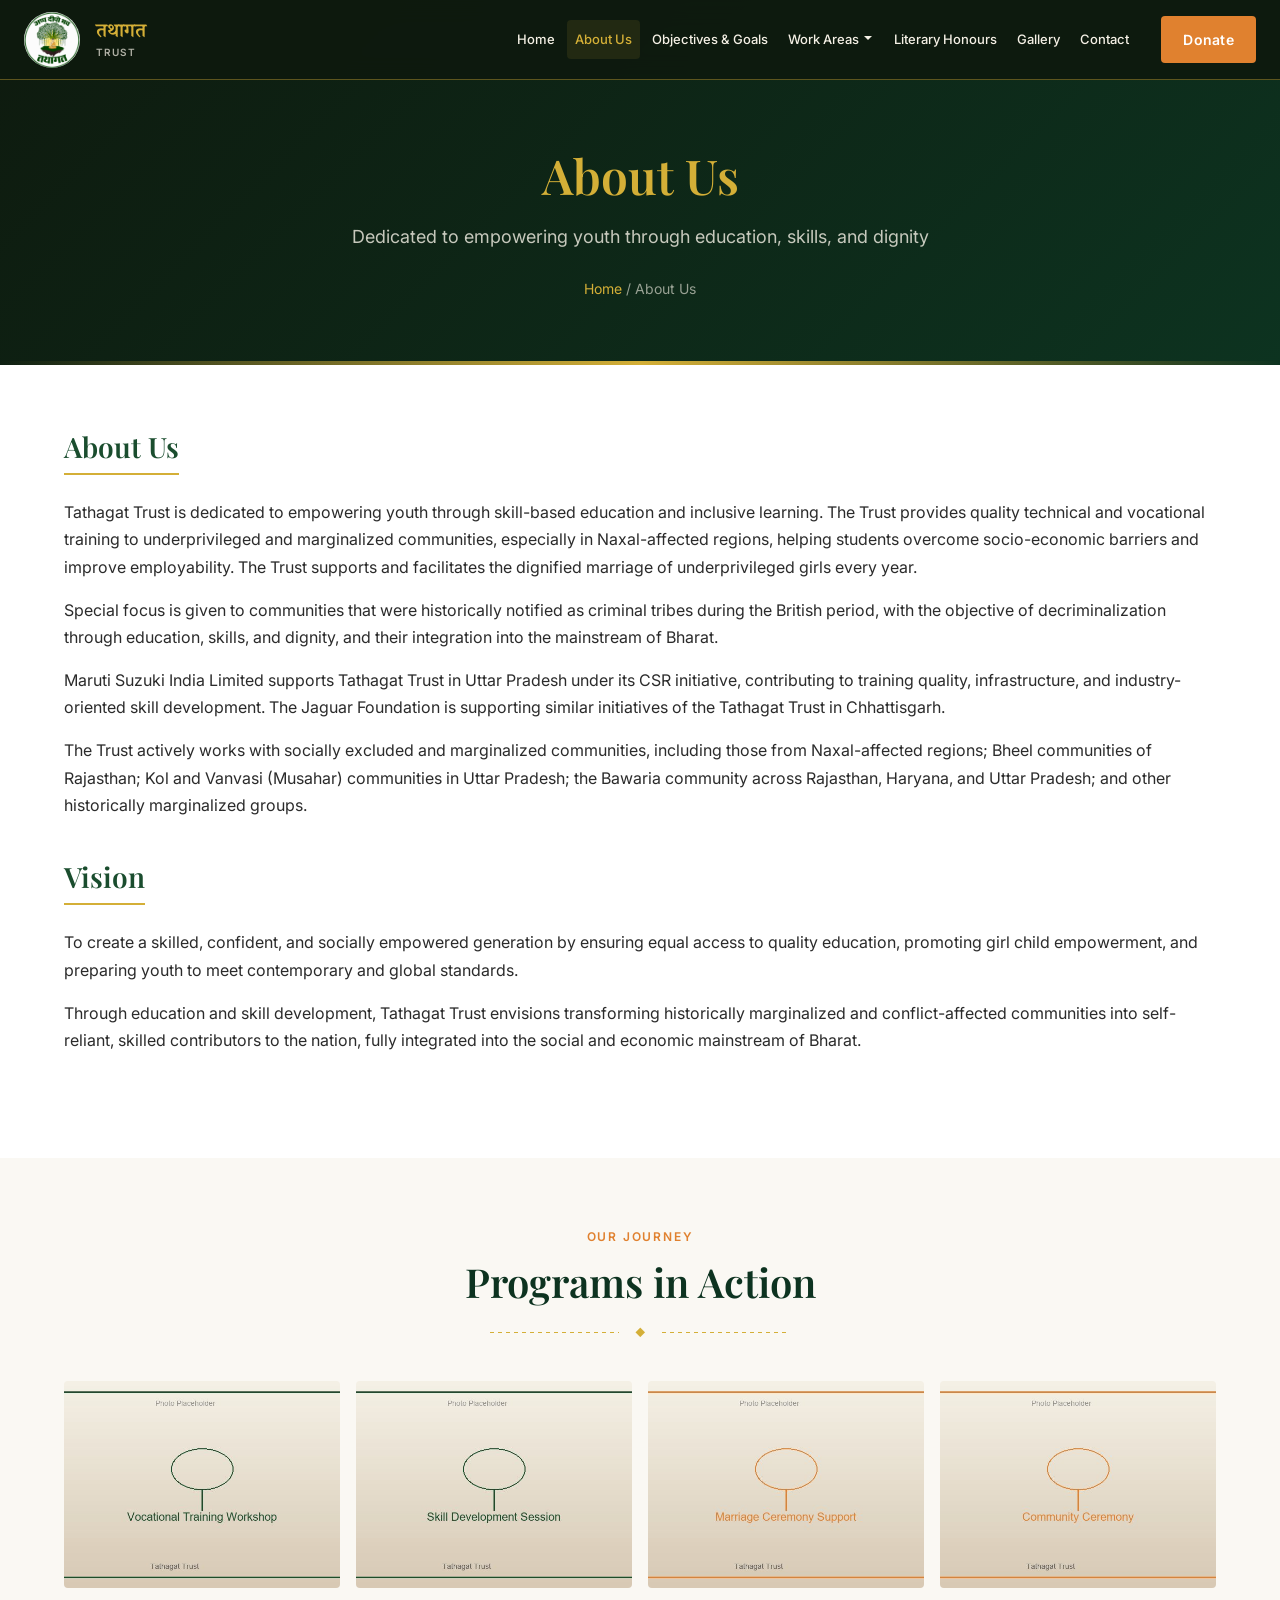
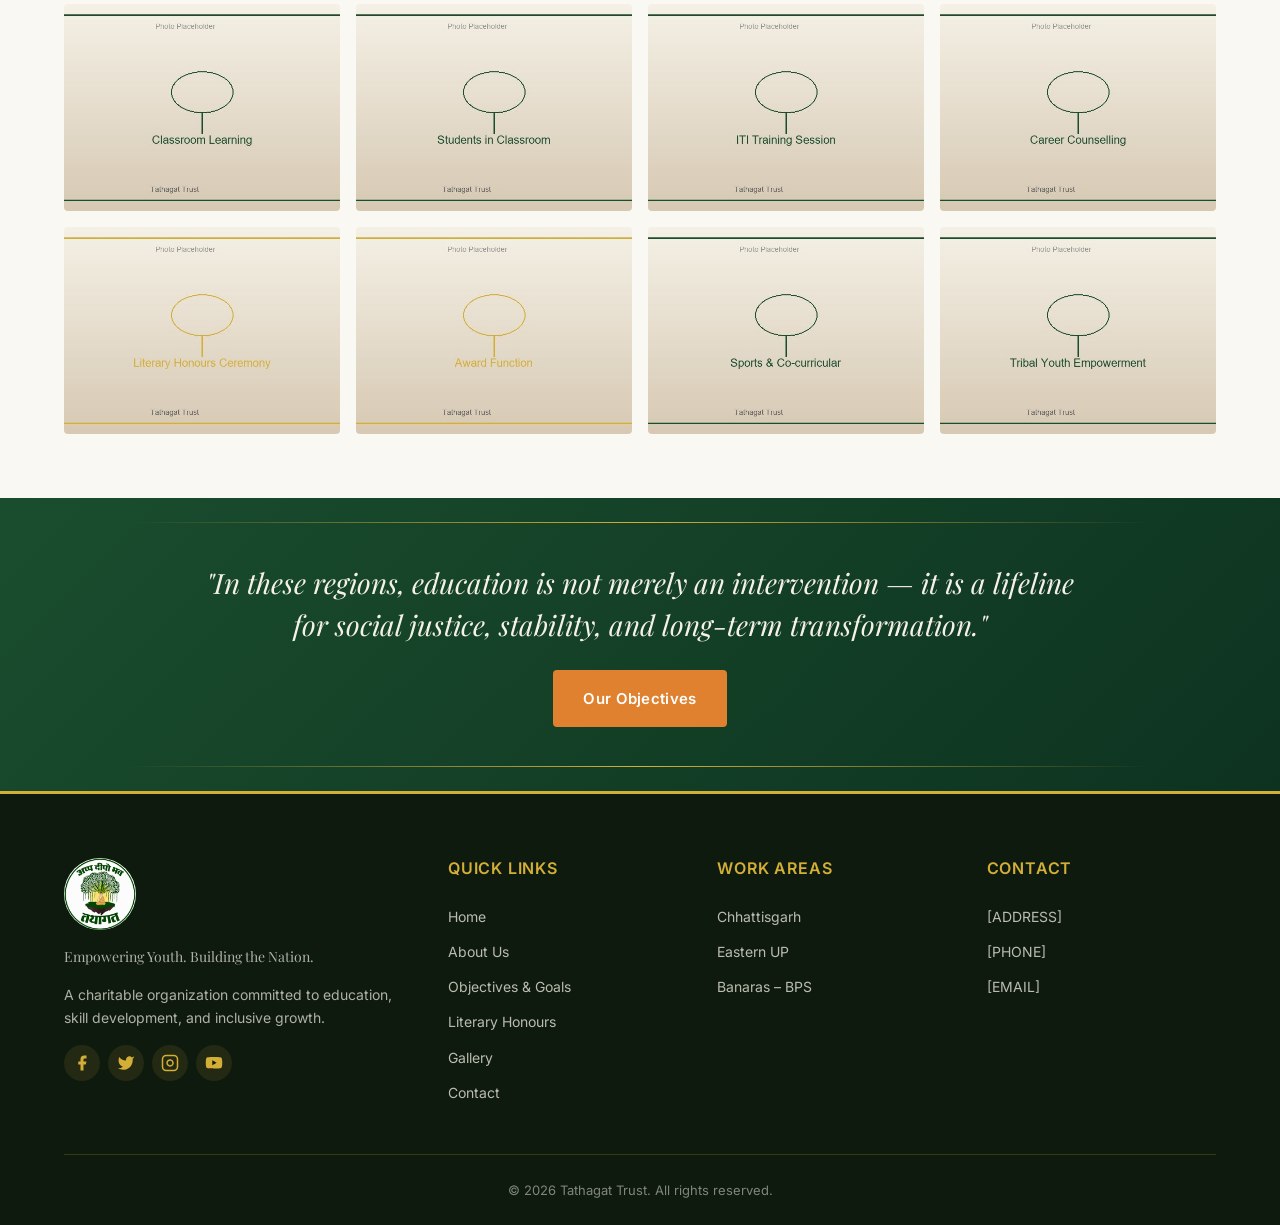
==== about.html @ 168faa88 "file added" ====
<!DOCTYPE html>
<html lang="en">
<head>
  <meta charset="UTF-8">
  <meta name="viewport" content="width=device-width, initial-scale=1.0">
  <title>About Us — Tathagat Trust</title>
  <meta name="description" content="Learn about Tathagat Trust's mission to empower youth through skill-based education in naxal-affected regions across India.">
  <meta property="og:title" content="About Us — Tathagat Trust">
  <meta property="og:description" content="Empowering youth through skill-based education and inclusive learning for marginalized communities.">
  <meta property="og:type" content="website">
  <meta property="og:image" content="assets/logo/tathagat-logo.png">
  <link rel="icon" type="image/png" href="assets/logo/tathagat-logo.png">
  <link rel="preconnect" href="https://fonts.googleapis.com">
  <link rel="preconnect" href="https://fonts.gstatic.com" crossorigin>
  <link href="https://fonts.googleapis.com/css2?family=Inter:wght@400;500;600;700&family=Noto+Sans+Devanagari:wght@400;600&family=Noto+Serif+Devanagari:wght@400;600;700&family=Playfair+Display:ital,wght@0,400;0,600;0,700;1,400&display=swap" rel="stylesheet">
  <link rel="stylesheet" href="css/style.css">
</head>
<body>

  <header class="site-header" role="banner">
    <div class="container">
      <a href="index.html" class="site-logo" aria-label="Tathagat Trust Home">
        <img src="assets/logo/tathagat-logo.png" alt="Tathagat Trust logo" width="52" height="52">
        <span class="site-logo__text hindi">तथागत<small>Trust</small></span>
      </a>
      <button class="nav-toggle" aria-label="Toggle navigation menu" aria-expanded="false" aria-controls="main-nav">
        <span></span><span></span><span></span>
      </button>
      <nav class="main-nav" id="main-nav" role="navigation" aria-label="Main navigation">
        <ul class="nav-list">
          <li><a href="index.html">Home</a></li>
          <li><a href="about.html" class="active">About Us</a></li>
          <li><a href="objectives.html">Objectives &amp; Goals</a></li>
          <li class="nav-dropdown">
            <a href="#" class="nav-dropdown__toggle" aria-haspopup="true">Work Areas
              <svg viewBox="0 0 12 12" fill="currentColor" aria-hidden="true"><path d="M2 4l4 4 4-4"/></svg>
            </a>
            <ul class="nav-dropdown__menu" role="menu">
              <li><a href="work-areas/chhattisgarh.html" role="menuitem">Chhattisgarh</a></li>
              <li><a href="work-areas/eastern-up.html" role="menuitem">Eastern UP</a></li>
              <li><a href="work-areas/banaras-bps.html" role="menuitem">Banaras – BPS</a></li>
            </ul>
          </li>
          <li><a href="literary-honours.html">Literary Honours</a></li>
          <li><a href="gallery.html">Gallery</a></li>
          <li><a href="contact.html">Contact</a></li>
        </ul>
        <a href="contact.html" class="btn btn--donate" data-donate>Donate</a>
      </nav>
    </div>
  </header>

  <main>
    <section class="page-hero">
      <div class="container">
        <h1>About Us</h1>
        <p>Dedicated to empowering youth through education, skills, and dignity</p>
        <nav class="page-hero__breadcrumb" aria-label="Breadcrumb">
          <a href="index.html">Home</a> / About Us
        </nav>
      </div>
    </section>

    <section class="section section--white">
      <div class="container">
        <div class="content-block reveal">
          <h2>About Us</h2>
          <p>Tathagat Trust is dedicated to empowering youth through skill-based education and inclusive learning. The Trust provides quality technical and vocational training to underprivileged and marginalized communities, especially in Naxal-affected regions, helping students overcome socio-economic barriers and improve employability. The Trust supports and facilitates the dignified marriage of underprivileged girls every year.</p>
          <p>Special focus is given to communities that were historically notified as criminal tribes during the British period, with the objective of decriminalization through education, skills, and dignity, and their integration into the mainstream of Bharat.</p>
          <p>Maruti Suzuki India Limited supports Tathagat Trust in Uttar Pradesh under its CSR initiative, contributing to training quality, infrastructure, and industry-oriented skill development. The Jaguar Foundation is supporting similar initiatives of the Tathagat Trust in Chhattisgarh.</p>
          <p>The Trust actively works with socially excluded and marginalized communities, including those from Naxal-affected regions; Bheel communities of Rajasthan; Kol and Vanvasi (Musahar) communities in Uttar Pradesh; the Bawaria community across Rajasthan, Haryana, and Uttar Pradesh; and other historically marginalized groups.</p>
        </div>

        <div class="content-block reveal">
          <h2>Vision</h2>
          <p>To create a skilled, confident, and socially empowered generation by ensuring equal access to quality education, promoting girl child empowerment, and preparing youth to meet contemporary and global standards.</p>
          <p>Through education and skill development, Tathagat Trust envisions transforming historically marginalized and conflict-affected communities into self-reliant, skilled contributors to the nation, fully integrated into the social and economic mainstream of Bharat.</p>
        </div>
      </div>
    </section>

    <!-- Photo Gallery Grid -->
    <section class="section section--light" aria-labelledby="about-gallery-title">
      <div class="container">
        <div class="section-header reveal">
          <span class="section-header__tag">Our Journey</span>
          <h2 id="about-gallery-title" class="section-header__title">Programs in Action</h2>
          <div class="section-header__divider"><span>◆</span></div>
        </div>
        <!-- TODO: Replace with actual brochure collage photos -->
        <div class="gallery-grid reveal">
          <div class="gallery-item"><img src="assets/images/workshop-1.jpg" alt="Vocational training workshop, Tathagat Trust" loading="lazy"></div>
          <div class="gallery-item"><img src="assets/images/workshop-2.jpg" alt="Skill development session for tribal youth" loading="lazy"></div>
          <div class="gallery-item"><img src="assets/images/ceremony-1.jpg" alt="Dignified marriage ceremony supported by the Trust" loading="lazy"></div>
          <div class="gallery-item"><img src="assets/images/ceremony-2.jpg" alt="Community ceremony event" loading="lazy"></div>
          <div class="gallery-item"><img src="assets/images/classroom-1.jpg" alt="Students learning in Tathagat Trust classroom" loading="lazy"></div>
          <div class="gallery-item"><img src="assets/images/classroom-2.jpg" alt="Inclusive classroom education program" loading="lazy"></div>
          <div class="gallery-item"><img src="assets/images/training-1.jpg" alt="ITI vocational training session, Chhattisgarh" loading="lazy"></div>
          <div class="gallery-item"><img src="assets/images/training-2.jpg" alt="Career counselling for Gond Adivasi youth" loading="lazy"></div>
          <div class="gallery-item"><img src="assets/images/award-1.jpg" alt="Literary honours award function" loading="lazy"></div>
          <div class="gallery-item"><img src="assets/images/award-2.jpg" alt="Tathagat Samman presentation ceremony" loading="lazy"></div>
          <div class="gallery-item"><img src="assets/images/sports-1.jpg" alt="Sports and holistic development activities" loading="lazy"></div>
          <div class="gallery-item"><img src="assets/images/community-2.jpg" alt="Tribal youth empowerment program" loading="lazy"></div>
        </div>
      </div>
    </section>

    <section class="cta-banner">
      <div class="container">
        <p class="reveal">"In these regions, education is not merely an intervention — it is a lifeline for social justice, stability, and long-term transformation."</p>
        <a href="objectives.html" class="btn btn--primary reveal">Our Objectives</a>
      </div>
    </section>
  </main>

  <footer class="site-footer" role="contentinfo">
    <div class="container">
      <div class="footer-grid">
        <div class="footer-brand">
          <img src="assets/logo/tathagat-logo.png" alt="Tathagat Trust" width="64" height="64">
          <p class="footer-brand__tagline">Empowering Youth. Building the Nation.</p>
          <p>A charitable organization committed to education, skill development, and inclusive growth.</p>
          <div class="footer-social">
            <a href="#" aria-label="Facebook"><svg width="18" height="18" viewBox="0 0 24 24" fill="currentColor"><path d="M18 2h-3a5 5 0 00-5 5v3H7v4h3v8h4v-8h3l1-4h-4V7a1 1 0 011-1h3z"/></svg></a>
            <a href="#" aria-label="Twitter"><svg width="18" height="18" viewBox="0 0 24 24" fill="currentColor"><path d="M23 3a10.9 10.9 0 01-3.14 1.53 4.48 4.48 0 00-7.86 3v1A10.66 10.66 0 013 4s-4 9 5 13a11.64 11.64 0 01-7 2c9 5 20 0 20-11.5a4.5 4.5 0 00-.08-.83A7.72 7.72 0 0023 3z"/></svg></a>
            <a href="#" aria-label="Instagram"><svg width="18" height="18" viewBox="0 0 24 24" fill="none" stroke="currentColor" stroke-width="2"><rect x="2" y="2" width="20" height="20" rx="5"/><path d="M16 11.37A4 4 0 1112.63 8 4 4 0 0116 11.37z"/><line x1="17.5" y1="6.5" x2="17.51" y2="6.5"/></svg></a>
            <a href="#" aria-label="YouTube"><svg width="18" height="18" viewBox="0 0 24 24" fill="currentColor"><path d="M22.54 6.42a2.78 2.78 0 00-1.94-2C18.88 4 12 4 12 4s-6.88 0-8.6.46a2.78 2.78 0 00-1.94 2A29 29 0 001 11.75a29 29 0 00.46 5.33A2.78 2.78 0 003.4 19.13C5.12 19.59 12 19.59 12 19.59s6.88 0 8.6-.46a2.78 2.78 0 001.94-2 29 29 0 00.46-5.25 29 29 0 00-.46-5.46z"/><polygon points="9.75 15.02 15.5 11.75 9.75 8.48 9.75 15.02" fill="#0e1a0e"/></svg></a>
          </div>
        </div>
        <div class="footer-col">
          <h3>Quick Links</h3>
          <ul>
            <li><a href="index.html">Home</a></li>
            <li><a href="about.html">About Us</a></li>
            <li><a href="objectives.html">Objectives &amp; Goals</a></li>
            <li><a href="literary-honours.html">Literary Honours</a></li>
            <li><a href="gallery.html">Gallery</a></li>
            <li><a href="contact.html">Contact</a></li>
          </ul>
        </div>
        <div class="footer-col">
          <h3>Work Areas</h3>
          <ul>
            <li><a href="work-areas/chhattisgarh.html">Chhattisgarh</a></li>
            <li><a href="work-areas/eastern-up.html">Eastern UP</a></li>
            <li><a href="work-areas/banaras-bps.html">Banaras – BPS</a></li>
          </ul>
        </div>
        <div class="footer-col">
          <h3>Contact</h3>
          <ul>
            <li><a href="contact.html">[ADDRESS]</a></li>
            <li><a href="tel:[PHONE]">[PHONE]</a></li>
            <li><a href="mailto:[EMAIL]">[EMAIL]</a></li>
          </ul>
        </div>
      </div>
      <div class="footer-bottom">
        <p>&copy; 2026 Tathagat Trust. All rights reserved.</p>
      </div>
    </div>
  </footer>

  <script src="js/main.js"></script>
</body>
</html>
---- css/style.css ----
/* ============================================
   Tathagat Trust — Design System
   ============================================ */

:root {
  /* Colors */
  --color-primary: #1a4d2e;
  --color-primary-dark: #0d3320;
  --color-bg-dark-start: #0e1a0e;
  --color-bg-dark-end: #132818;
  --color-gold: #d4af37;
  --color-gold-dark: #c9a227;
  --color-saffron: #e0812f;
  --color-saffron-hover: #c96d22;
  --color-text-light: #f5f1e6;
  --color-text-body: #2b2b2b;
  --color-text-muted: #5a5a5a;
  --color-white: #ffffff;
  --color-off-white: #faf8f3;
  --color-border-gold: rgba(212, 175, 55, 0.4);
  --color-overlay: rgba(14, 26, 14, 0.85);

  /* Typography */
  --font-heading: 'Playfair Display', 'Noto Serif Devanagari', Georgia, serif;
  --font-body: 'Inter', 'Noto Sans Devanagari', system-ui, sans-serif;
  --font-devanagari: 'Noto Serif Devanagari', 'Noto Sans Devanagari', serif;

  /* Spacing */
  --space-xs: 0.5rem;
  --space-sm: 1rem;
  --space-md: 1.5rem;
  --space-lg: 2.5rem;
  --space-xl: 4rem;
  --space-2xl: 6rem;

  /* Layout */
  --container-max: 1200px;
  --container-wide: 1400px;
  --header-height: 80px;
  --radius-sm: 4px;
  --radius-md: 8px;
  --radius-lg: 16px;
  --shadow-sm: 0 2px 8px rgba(0, 0, 0, 0.08);
  --shadow-md: 0 4px 20px rgba(0, 0, 0, 0.12);
  --shadow-lg: 0 8px 40px rgba(0, 0, 0, 0.2);
  --transition: 0.3s cubic-bezier(0.4, 0, 0.2, 1);
}

/* Reset & Base */
*, *::before, *::after {
  box-sizing: border-box;
  margin: 0;
  padding: 0;
}

html {
  scroll-behavior: smooth;
  font-size: 16px;
}

body {
  font-family: var(--font-body);
  color: var(--color-text-body);
  background-color: var(--color-off-white);
  line-height: 1.7;
  -webkit-font-smoothing: antialiased;
  overflow-x: hidden;
}

img {
  max-width: 100%;
  height: auto;
  display: block;
}

a {
  color: var(--color-primary);
  text-decoration: none;
  transition: color var(--transition);
}

a:hover {
  color: var(--color-saffron);
}

ul, ol {
  list-style: none;
}

h1, h2, h3, h4, h5, h6 {
  font-family: var(--font-heading);
  font-weight: 600;
  line-height: 1.3;
  color: var(--color-primary-dark);
}

.hindi {
  font-family: var(--font-devanagari);
}

/* Utility */
.container {
  width: 100%;
  max-width: var(--container-max);
  margin: 0 auto;
  padding: 0 var(--space-md);
}

.container--wide {
  max-width: var(--container-wide);
}

.sr-only {
  position: absolute;
  width: 1px;
  height: 1px;
  padding: 0;
  margin: -1px;
  overflow: hidden;
  clip: rect(0, 0, 0, 0);
  white-space: nowrap;
  border: 0;
}

.text-gold { color: var(--color-gold); }
.text-light { color: var(--color-text-light); }
.text-center { text-align: center; }
.mt-md { margin-top: var(--space-md); }
.mt-lg { margin-top: var(--space-lg); }
.rounded-img { border-radius: var(--radius-md); box-shadow: var(--shadow-sm); }
.rounded-img--shadow { border-radius: var(--radius-md); box-shadow: var(--shadow-md); }

/* Regional operational maps */
.regional-map {
  margin: 0;
  padding: var(--space-md) var(--space-lg);
  background: var(--color-off-white);
  border-radius: var(--radius-md);
  border: 1px solid rgba(26, 77, 46, 0.12);
  box-shadow: var(--shadow-sm);
}

.regional-map picture {
  display: block;
  line-height: 0;
}

.regional-map img {
  width: 100%;
  height: auto;
  display: block;
  object-fit: contain;
  object-position: center;
  border-radius: var(--radius-sm);
  box-shadow: none;
  border: none;
  background: var(--color-white);
}

.regional-map figcaption {
  margin-top: var(--space-md);
  padding-top: var(--space-sm);
  font-size: 0.875rem;
  color: var(--color-text-muted);
  text-align: center;
  line-height: 1.5;
  border-top: 1px solid rgba(26, 77, 46, 0.08);
}

.two-col .regional-map {
  width: 100%;
  align-self: start;
}

/* Buttons */
.btn {
  display: inline-flex;
  align-items: center;
  justify-content: center;
  gap: var(--space-xs);
  padding: 0.875rem 1.75rem;
  font-family: var(--font-body);
  font-size: 0.9375rem;
  font-weight: 600;
  letter-spacing: 0.02em;
  border: 2px solid transparent;
  border-radius: var(--radius-sm);
  cursor: pointer;
  transition: all var(--transition);
  text-decoration: none;
}

.btn--primary {
  background: var(--color-saffron);
  color: var(--color-white);
  border-color: var(--color-saffron);
}

.btn--primary:hover {
  background: var(--color-saffron-hover);
  border-color: var(--color-saffron-hover);
  color: var(--color-white);
  transform: translateY(-2px);
  box-shadow: var(--shadow-md);
}

.btn--outline {
  background: transparent;
  color: var(--color-text-light);
  border-color: var(--color-gold);
}

.btn--outline:hover {
  background: var(--color-gold);
  color: var(--color-primary-dark);
}

.btn--outline-dark {
  background: transparent;
  color: var(--color-primary);
  border-color: var(--color-primary);
}

.btn--outline-dark:hover {
  background: var(--color-primary);
  color: var(--color-white);
}

.btn--donate {
  background: var(--color-saffron);
  color: var(--color-white);
  padding: 0.625rem 1.25rem;
  font-size: 0.875rem;
}

.btn--donate:hover {
  background: var(--color-saffron-hover);
  color: var(--color-white);
}

/* Section styling */
.section {
  padding: var(--space-xl) 0;
}

.section--dark {
  background: linear-gradient(135deg, var(--color-bg-dark-start) 0%, var(--color-bg-dark-end) 100%);
  color: var(--color-text-light);
  position: relative;
}

.section--dark::before {
  content: '';
  position: absolute;
  inset: 0;
  background-image: url("data:image/svg+xml,%3Csvg viewBox='0 0 256 256' xmlns='http://www.w3.org/2000/svg'%3E%3Cfilter id='noise'%3E%3CfeTurbulence type='fractalNoise' baseFrequency='0.9' numOctaves='4' stitchTiles='stitch'/%3E%3C/filter%3E%3Crect width='100%25' height='100%25' filter='url(%23noise)' opacity='0.04'/%3E%3C/svg%3E");
  pointer-events: none;
}

.section--dark > * {
  position: relative;
  z-index: 1;
}

.section--dark h2,
.section--dark h3 {
  color: var(--color-gold);
}

.section--light {
  background: var(--color-off-white);
}

.section--white {
  background: var(--color-white);
}

.section-header {
  text-align: center;
  margin-bottom: var(--space-lg);
}

.section-header__tag {
  display: inline-block;
  font-size: 0.75rem;
  font-weight: 600;
  letter-spacing: 0.15em;
  text-transform: uppercase;
  color: var(--color-saffron);
  margin-bottom: var(--space-xs);
}

.section--dark .section-header__tag {
  color: var(--color-gold);
}

.section-header__title {
  font-size: clamp(1.75rem, 4vw, 2.5rem);
  margin-bottom: var(--space-sm);
}

.section-header__divider {
  display: flex;
  align-items: center;
  justify-content: center;
  gap: var(--space-sm);
  margin: var(--space-sm) auto 0;
  max-width: 300px;
}

.section-header__divider::before,
.section-header__divider::after {
  content: '';
  flex: 1;
  height: 1px;
  background: repeating-linear-gradient(
    90deg,
    var(--color-gold) 0,
    var(--color-gold) 4px,
    transparent 4px,
    transparent 8px
  );
}

.section-header__divider span {
  color: var(--color-gold);
  font-size: 0.625rem;
}

.section-header__subtitle {
  font-size: 1.0625rem;
  color: var(--color-text-muted);
  max-width: 600px;
  margin: var(--space-sm) auto 0;
}

.section--dark .section-header__subtitle {
  color: rgba(245, 241, 230, 0.75);
}

/* Bodhi leaf motif */
.bodhi-motif {
  position: absolute;
  opacity: 0.06;
  pointer-events: none;
}

.bodhi-motif--right {
  right: -5%;
  top: 10%;
  width: 300px;
  height: 300px;
}

/* ============================================
   HEADER & NAVIGATION
   ============================================ */
.site-header {
  position: fixed;
  top: 0;
  left: 0;
  right: 0;
  z-index: 1000;
  height: var(--header-height);
  background: rgba(14, 26, 14, 0.95);
  backdrop-filter: blur(12px);
  border-bottom: 1px solid var(--color-border-gold);
  transition: box-shadow var(--transition);
}

.site-header.scrolled {
  box-shadow: var(--shadow-lg);
}

.site-header .container {
  display: flex;
  align-items: center;
  justify-content: space-between;
  height: 100%;
  max-width: var(--container-wide);
}

.site-logo {
  display: flex;
  align-items: center;
  gap: var(--space-sm);
  flex-shrink: 0;
}

.site-logo img {
  width: 56px;
  height: 56px;
  object-fit: contain;
  border-radius: 50%;
}

.site-logo__text {
  font-family: var(--font-devanagari);
  font-size: 1.25rem;
  font-weight: 600;
  color: var(--color-gold);
  line-height: 1.2;
}

.site-logo__text small {
  display: block;
  font-family: var(--font-body);
  font-size: 0.625rem;
  letter-spacing: 0.1em;
  text-transform: uppercase;
  color: var(--color-text-light);
  opacity: 0.7;
}

/* Nav */
.main-nav {
  display: flex;
  align-items: center;
  gap: var(--space-md);
}

.nav-list {
  display: flex;
  align-items: center;
  gap: 0.25rem;
}

.nav-list > li {
  position: relative;
}

.nav-list a {
  display: block;
  padding: 0.5rem 0.75rem;
  font-size: 0.875rem;
  font-weight: 500;
  color: var(--color-text-light);
  border-radius: var(--radius-sm);
  transition: all var(--transition);
}

.nav-list a:hover,
.nav-list a.active {
  color: var(--color-gold);
  background: rgba(212, 175, 55, 0.1);
}

/* Dropdown */
.nav-dropdown__toggle {
  display: flex;
  align-items: center;
  gap: 0.25rem;
  cursor: pointer;
}

.nav-dropdown__toggle svg {
  width: 12px;
  height: 12px;
  transition: transform var(--transition);
}

.nav-dropdown:hover .nav-dropdown__toggle svg,
.nav-dropdown.open .nav-dropdown__toggle svg {
  transform: rotate(180deg);
}

.nav-dropdown__menu {
  position: absolute;
  top: 100%;
  left: 0;
  min-width: 220px;
  background: var(--color-bg-dark-end);
  border: 1px solid var(--color-border-gold);
  border-radius: var(--radius-md);
  padding: var(--space-xs);
  opacity: 0;
  visibility: hidden;
  transform: translateY(8px);
  transition: all var(--transition);
  box-shadow: var(--shadow-lg);
}

.nav-dropdown:hover .nav-dropdown__menu,
.nav-dropdown.open .nav-dropdown__menu {
  opacity: 1;
  visibility: visible;
  transform: translateY(0);
}

.nav-dropdown__menu a {
  padding: 0.625rem 1rem;
  border-radius: var(--radius-sm);
}

.nav-dropdown__menu a:hover {
  background: rgba(212, 175, 55, 0.15);
}

/* Mobile menu toggle */
.nav-toggle {
  display: none;
  flex-direction: column;
  justify-content: center;
  gap: 5px;
  width: 40px;
  height: 40px;
  background: none;
  border: 1px solid var(--color-border-gold);
  border-radius: var(--radius-sm);
  cursor: pointer;
  padding: 8px;
}

.nav-toggle span {
  display: block;
  width: 100%;
  height: 2px;
  background: var(--color-gold);
  transition: all var(--transition);
}

.nav-toggle.active span:nth-child(1) {
  transform: rotate(45deg) translate(5px, 5px);
}

.nav-toggle.active span:nth-child(2) {
  opacity: 0;
}

.nav-toggle.active span:nth-child(3) {
  transform: rotate(-45deg) translate(5px, -5px);
}

/* ============================================
   HERO
   ============================================ */
.hero {
  min-height: 100vh;
  display: flex;
  align-items: center;
  justify-content: center;
  text-align: center;
  padding: calc(var(--header-height) + var(--space-xl)) var(--space-md) var(--space-xl);
  background-color: var(--color-bg-dark-start);
  position: relative;
  overflow: hidden;
  isolation: isolate;
}

/* Hero background video */
.hero__video {
  position: absolute;
  inset: 0;
  z-index: 0;
  width: 100%;
  height: 100%;
  object-fit: cover;
  object-position: center 35%;
  transform: scale(1.02);
  pointer-events: none;
}

/* Static poster fallback (reduced motion / no video support) */
.hero::before {
  content: '';
  position: absolute;
  inset: 0;
  z-index: 0;
  background-image: url('../assets/images/hero-bodhi.jpg');
  background-size: cover;
  background-position: center 35%;
  background-repeat: no-repeat;
  transform: scale(1.02);
  display: none;
}

/* Theme overlay + grain layer */
.hero::after {
  content: '';
  position: absolute;
  inset: 0;
  z-index: 1;
  pointer-events: none;
  background-image:
    url("data:image/svg+xml,%3Csvg viewBox='0 0 256 256' xmlns='http://www.w3.org/2000/svg'%3E%3Cfilter id='g'%3E%3CfeTurbulence type='fractalNoise' baseFrequency='0.65' numOctaves='3' stitchTiles='stitch'/%3E%3C/filter%3E%3Crect width='100%25' height='100%25' filter='url(%23g)' opacity='0.14'/%3E%3C/svg%3E"),
    radial-gradient(ellipse at 75% 45%, rgba(212, 175, 55, 0.08) 0%, transparent 55%),
    radial-gradient(ellipse at 50% 100%, rgba(14, 26, 14, 0.9) 0%, transparent 70%),
    linear-gradient(
      165deg,
      rgba(14, 26, 14, 0.92) 0%,
      rgba(13, 51, 32, 0.78) 45%,
      rgba(19, 40, 24, 0.85) 100%
    );
  background-size: 320px 320px, cover, cover, cover;
}

.hero__content {
  position: relative;
  z-index: 2;
  max-width: 800px;
}

.hero__logo {
  width: 180px;
  height: 180px;
  margin: 0 auto var(--space-lg);
  object-fit: contain;
  border-radius: 50%;
  filter: drop-shadow(0 8px 32px rgba(0, 0, 0, 0.45));
}

.hero__title {
  font-size: clamp(2rem, 5vw, 3.25rem);
  color: var(--color-text-light);
  margin-bottom: var(--space-md);
  letter-spacing: -0.01em;
  text-shadow: 0 2px 24px rgba(0, 0, 0, 0.55);
}

.hero__title .gold {
  color: var(--color-gold);
}

.hero__subtitle {
  font-size: clamp(1rem, 2vw, 1.25rem);
  color: rgba(245, 241, 230, 0.9);
  margin-bottom: var(--space-lg);
  max-width: 650px;
  margin-left: auto;
  margin-right: auto;
  text-shadow: 0 1px 16px rgba(0, 0, 0, 0.45);
}

.hero__cta {
  display: flex;
  flex-wrap: wrap;
  gap: var(--space-sm);
  justify-content: center;
}

.hero__scroll {
  position: absolute;
  bottom: var(--space-lg);
  left: 50%;
  transform: translateX(-50%);
  color: var(--color-gold);
  opacity: 0.6;
  animation: bounce 2s infinite;
  z-index: 2;
}

@keyframes bounce {
  0%, 100% { transform: translateX(-50%) translateY(0); }
  50% { transform: translateX(-50%) translateY(8px); }
}

/* Page hero (inner pages) */
.page-hero {
  padding: calc(var(--header-height) + var(--space-xl)) 0 var(--space-xl);
  background: linear-gradient(135deg, var(--color-bg-dark-start) 0%, var(--color-primary-dark) 100%);
  text-align: center;
  position: relative;
  overflow: hidden;
}

.page-hero::after {
  content: '';
  position: absolute;
  bottom: 0;
  left: 0;
  right: 0;
  height: 4px;
  background: linear-gradient(90deg, transparent, var(--color-gold), transparent);
}

.page-hero h1 {
  font-size: clamp(2rem, 4vw, 3rem);
  color: var(--color-gold);
  margin-bottom: var(--space-sm);
}

.page-hero p {
  color: rgba(245, 241, 230, 0.8);
  font-size: 1.125rem;
  max-width: 700px;
  margin: 0 auto;
}

.page-hero__breadcrumb {
  margin-top: var(--space-md);
  font-size: 0.875rem;
  color: rgba(245, 241, 230, 0.6);
}

.page-hero__breadcrumb a {
  color: var(--color-gold);
}

.page-hero__breadcrumb a:hover {
  color: var(--color-text-light);
}

/* ============================================
   STATS STRIP
   ============================================ */
.stats-strip {
  background: var(--color-primary);
  padding: var(--space-lg) 0;
  border-top: 1px solid var(--color-border-gold);
  border-bottom: 1px solid var(--color-border-gold);
}

.stats-grid {
  display: grid;
  grid-template-columns: repeat(4, 1fr);
  gap: var(--space-md);
}

.stat-item {
  text-align: center;
  padding: var(--space-md);
}

.stat-item__number {
  font-family: var(--font-heading);
  font-size: clamp(2rem, 4vw, 3rem);
  font-weight: 700;
  color: var(--color-gold);
  line-height: 1;
  margin-bottom: var(--space-xs);
}

.stat-item__number .suffix {
  font-size: 0.6em;
}

.stat-item__label {
  font-size: 0.875rem;
  color: var(--color-text-light);
  opacity: 0.9;
  line-height: 1.4;
}

/* ============================================
   CARDS
   ============================================ */
.card-grid {
  display: grid;
  grid-template-columns: repeat(3, 1fr);
  gap: var(--space-lg);
}

.card {
  background: var(--color-white);
  border-radius: var(--radius-md);
  overflow: hidden;
  box-shadow: var(--shadow-sm);
  transition: all var(--transition);
  border: 1px solid rgba(26, 77, 46, 0.08);
}

.card:hover {
  transform: translateY(-6px);
  box-shadow: var(--shadow-md);
}

.card__image {
  aspect-ratio: 16 / 10;
  overflow: hidden;
  background: linear-gradient(135deg, var(--color-primary) 0%, var(--color-primary-dark) 100%);
}

/* Map images — show full image without cropping titles/labels */
.card__image--map {
  aspect-ratio: 3 / 2;
  overflow: hidden;
  padding: var(--space-md) var(--space-lg);
  background: var(--color-off-white);
  display: flex;
  align-items: center;
  justify-content: center;
}

.card__image--map picture {
  display: flex;
  align-items: center;
  justify-content: center;
  width: 100%;
  height: 100%;
}

.card__image--map img {
  width: 100%;
  height: 100%;
  object-fit: contain;
  object-position: center;
}

.card--dark .card__image--map {
  background: var(--color-off-white);
  border-bottom: 1px solid rgba(212, 175, 55, 0.15);
}

.card:hover .card__image--map img {
  transform: none;
}

.card__image img {
  width: 100%;
  height: 100%;
  object-fit: cover;
  transition: transform var(--transition);
}

.card:hover .card__image img {
  transform: scale(1.05);
}

.card__body {
  padding: var(--space-md);
}

.card__title {
  font-size: 1.25rem;
  margin-bottom: var(--space-xs);
  color: var(--color-primary-dark);
}

.card__text {
  font-size: 0.9375rem;
  color: var(--color-text-muted);
  margin-bottom: var(--space-sm);
}

.card__link {
  font-size: 0.875rem;
  font-weight: 600;
  color: var(--color-saffron);
  display: inline-flex;
  align-items: center;
  gap: 0.25rem;
}

.card__link:hover {
  color: var(--color-primary);
}

/* Work area cards on dark bg */
.card--dark {
  background: rgba(255, 255, 255, 0.05);
  border-color: var(--color-border-gold);
}

.card--dark .card__title {
  color: var(--color-gold);
}

.card--dark .card__text {
  color: rgba(245, 241, 230, 0.75);
}

/* Objective cards */
.objective-card {
  display: flex;
  gap: var(--space-md);
  padding: var(--space-lg);
  background: var(--color-white);
  border-radius: var(--radius-md);
  border-left: 4px solid var(--color-gold);
  box-shadow: var(--shadow-sm);
  transition: all var(--transition);
}

.objective-card:hover {
  box-shadow: var(--shadow-md);
  border-left-color: var(--color-saffron);
}

.objective-card__icon {
  flex-shrink: 0;
  width: 56px;
  height: 56px;
  display: flex;
  align-items: center;
  justify-content: center;
  background: linear-gradient(135deg, var(--color-primary) 0%, var(--color-primary-dark) 100%);
  border-radius: var(--radius-md);
  color: var(--color-gold);
}

.objective-card__icon svg {
  width: 28px;
  height: 28px;
}

.objective-card__title {
  font-size: 1.125rem;
  margin-bottom: var(--space-xs);
  color: var(--color-primary-dark);
}

.objective-card__text {
  font-size: 0.9375rem;
  color: var(--color-text-muted);
}

/* Award cards */
.award-card {
  background: linear-gradient(145deg, var(--color-bg-dark-start) 0%, var(--color-primary-dark) 100%);
  border: 2px solid var(--color-gold);
  border-radius: var(--radius-lg);
  padding: var(--space-lg);
  text-align: center;
  position: relative;
  overflow: hidden;
}

.award-card::before {
  content: '';
  position: absolute;
  top: 0;
  left: 50%;
  transform: translateX(-50%);
  width: 80%;
  height: 3px;
  background: linear-gradient(90deg, transparent, var(--color-gold), transparent);
}

.award-card__badge {
  display: inline-flex;
  align-items: center;
  justify-content: center;
  width: 64px;
  height: 64px;
  margin: 0 auto var(--space-md);
  background: var(--color-gold);
  border-radius: 50%;
  color: var(--color-primary-dark);
}

.award-card__badge svg {
  width: 32px;
  height: 32px;
}

.award-card__title {
  font-size: 1.125rem;
  color: var(--color-gold);
  margin-bottom: var(--space-sm);
}

.award-card__text {
  font-size: 0.9375rem;
  color: rgba(245, 241, 230, 0.85);
  margin-bottom: var(--space-md);
  text-align: left;
}

.award-card__prize {
  display: inline-block;
  padding: var(--space-xs) var(--space-md);
  background: rgba(212, 175, 55, 0.15);
  border: 1px dashed var(--color-gold);
  border-radius: var(--radius-sm);
  font-size: 0.875rem;
  font-weight: 600;
  color: var(--color-gold);
}

/* ============================================
   PARTNERS STRIP
   ============================================ */
.partners-strip {
  padding: var(--space-lg) 0;
  background: var(--color-white);
  border-top: 1px solid rgba(26, 77, 46, 0.1);
  border-bottom: 1px solid rgba(26, 77, 46, 0.1);
}

.partners-grid {
  display: grid;
  grid-template-columns: repeat(2, 1fr);
  gap: var(--space-lg);
  align-items: center;
}

.partner-item {
  display: flex;
  align-items: center;
  gap: var(--space-md);
  padding: var(--space-md);
}

.partner-item__logo {
  flex-shrink: 0;
  width: 120px;
  height: 60px;
  background: var(--color-off-white);
  border: 1px dashed var(--color-text-muted);
  border-radius: var(--radius-sm);
  display: flex;
  align-items: center;
  justify-content: center;
  font-size: 0.75rem;
  color: var(--color-text-muted);
}

.partner-item__text {
  font-size: 0.9375rem;
  color: var(--color-text-body);
}

/* ============================================
   CALLOUT BOX
   ============================================ */
.callout-box {
  padding: var(--space-lg);
  border: 2px dashed var(--color-gold);
  border-radius: var(--radius-md);
  background: rgba(212, 175, 55, 0.05);
  text-align: center;
  margin: var(--space-lg) 0;
}

.callout-box p {
  font-family: var(--font-heading);
  font-size: clamp(1.125rem, 2.5vw, 1.375rem);
  font-style: italic;
  color: var(--color-primary-dark);
  line-height: 1.6;
}

.section--dark .callout-box {
  background: rgba(212, 175, 55, 0.08);
}

.section--dark .callout-box p {
  color: var(--color-text-light);
}

/* ============================================
   CTA BANNER
   ============================================ */
.cta-banner {
  padding: var(--space-xl) 0;
  background: linear-gradient(135deg, var(--color-primary) 0%, var(--color-primary-dark) 100%);
  text-align: center;
  position: relative;
}

.cta-banner::before,
.cta-banner::after {
  content: '';
  position: absolute;
  left: 10%;
  right: 10%;
  height: 1px;
  background: linear-gradient(90deg, transparent, var(--color-gold), transparent);
}

.cta-banner::before { top: var(--space-md); }
.cta-banner::after { bottom: var(--space-md); }

.cta-banner p {
  font-family: var(--font-heading);
  font-size: clamp(1.25rem, 3vw, 1.75rem);
  color: var(--color-text-light);
  max-width: 900px;
  margin: 0 auto var(--space-md);
  font-style: italic;
  line-height: 1.5;
}

/* ============================================
   GALLERY
   ============================================ */
.gallery-grid {
  display: grid;
  grid-template-columns: repeat(4, 1fr);
  gap: var(--space-sm);
}

.gallery-grid--masonry {
  columns: 4;
  column-gap: var(--space-sm);
}

.gallery-grid--masonry .gallery-item {
  break-inside: avoid;
  margin-bottom: var(--space-sm);
}

.gallery-item {
  position: relative;
  overflow: hidden;
  border-radius: var(--radius-sm);
  cursor: pointer;
  aspect-ratio: 4 / 3;
}

.gallery-grid--masonry .gallery-item {
  aspect-ratio: auto;
}

.gallery-item img {
  width: 100%;
  height: 100%;
  object-fit: cover;
  transition: transform var(--transition);
}

/* Map thumbnails — preserve full map legibility */
.gallery-item--map {
  aspect-ratio: 3 / 2;
  cursor: default;
  padding: var(--space-sm);
  background: var(--color-off-white);
}

.gallery-item--map img {
  object-fit: contain;
  object-position: center;
}

.gallery-item--map:hover img {
  transform: none;
}

.gallery-item--map::after,
.gallery-item--map .gallery-item__zoom {
  display: none;
}

.section--dark .gallery-item--map {
  background: rgba(255, 255, 255, 0.95);
  border: 1px solid var(--color-border-gold);
}

.gallery-item:hover img {
  transform: scale(1.08);
}

.gallery-item::after {
  content: '';
  position: absolute;
  inset: 0;
  background: rgba(14, 26, 14, 0);
  transition: background var(--transition);
}

.gallery-item:hover::after {
  background: rgba(14, 26, 14, 0.3);
}

.gallery-item__zoom {
  position: absolute;
  top: 50%;
  left: 50%;
  transform: translate(-50%, -50%) scale(0);
  width: 48px;
  height: 48px;
  background: var(--color-gold);
  border-radius: 50%;
  display: flex;
  align-items: center;
  justify-content: center;
  color: var(--color-primary-dark);
  opacity: 0;
  transition: all var(--transition);
  z-index: 2;
}

.gallery-item:hover .gallery-item__zoom {
  opacity: 1;
  transform: translate(-50%, -50%) scale(1);
}

/* Lightbox */
.lightbox {
  position: fixed;
  inset: 0;
  z-index: 2000;
  background: rgba(14, 26, 14, 0.95);
  display: flex;
  align-items: center;
  justify-content: center;
  opacity: 0;
  visibility: hidden;
  transition: all var(--transition);
}

.lightbox.active {
  opacity: 1;
  visibility: visible;
}

.lightbox__content {
  max-width: 90vw;
  max-height: 85vh;
  position: relative;
}

.lightbox__content img {
  max-width: 100%;
  max-height: 85vh;
  object-fit: contain;
  border-radius: var(--radius-sm);
  box-shadow: var(--shadow-lg);
}

.lightbox__close {
  position: absolute;
  top: var(--space-md);
  right: var(--space-md);
  width: 48px;
  height: 48px;
  background: var(--color-gold);
  border: none;
  border-radius: 50%;
  cursor: pointer;
  display: flex;
  align-items: center;
  justify-content: center;
  color: var(--color-primary-dark);
  font-size: 1.5rem;
  transition: all var(--transition);
}

.lightbox__close:hover {
  background: var(--color-saffron);
  color: var(--color-white);
}

.lightbox__caption {
  text-align: center;
  color: var(--color-text-light);
  margin-top: var(--space-sm);
  font-size: 0.9375rem;
}

/* ============================================
   CONTENT BLOCKS
   ============================================ */
.content-block {
  margin-bottom: var(--space-lg);
}

.content-block h2 {
  font-size: 1.75rem;
  color: var(--color-primary);
  margin-bottom: var(--space-md);
  padding-bottom: var(--space-xs);
  border-bottom: 2px solid var(--color-gold);
  display: inline-block;
}

.content-block h3 {
  font-size: 1.25rem;
  color: var(--color-primary-dark);
  margin: var(--space-md) 0 var(--space-sm);
}

.content-block p {
  margin-bottom: var(--space-sm);
  color: var(--color-text-body);
}

.content-block ul {
  list-style: disc;
  padding-left: var(--space-md);
  margin-bottom: var(--space-sm);
}

.content-block ul li {
  margin-bottom: var(--space-xs);
  color: var(--color-text-muted);
}

.content-block ul li::marker {
  color: var(--color-gold);
}

/* Feature list for work areas */
.feature-list {
  display: grid;
  gap: var(--space-md);
}

.feature-item {
  padding: var(--space-md);
  background: var(--color-white);
  border-radius: var(--radius-md);
  border-left: 3px solid var(--color-gold);
  box-shadow: var(--shadow-sm);
}

.feature-item h3 {
  font-size: 1.125rem;
  color: var(--color-primary);
  margin-bottom: var(--space-xs);
}

.feature-item p {
  font-size: 0.9375rem;
  color: var(--color-text-muted);
  margin: 0;
}

.section--dark .feature-item {
  background: rgba(255, 255, 255, 0.05);
  border-left-color: var(--color-saffron);
}

.section--dark .feature-item h3 {
  color: var(--color-gold);
}

.section--dark .feature-item p {
  color: rgba(245, 241, 230, 0.8);
}

/* Regional list */
.regional-list {
  display: grid;
  grid-template-columns: repeat(2, 1fr);
  gap: var(--space-sm);
  margin-top: var(--space-md);
}

.regional-list li {
  display: flex;
  align-items: flex-start;
  gap: var(--space-xs);
  padding: var(--space-sm);
  background: var(--color-white);
  border-radius: var(--radius-sm);
  font-size: 0.9375rem;
}

.regional-list li::before {
  content: '◆';
  color: var(--color-gold);
  flex-shrink: 0;
}

/* Two column layout */
.two-col {
  display: grid;
  grid-template-columns: 1fr 1fr;
  gap: var(--space-xl);
  align-items: start;
}

/* QR placeholder */
.qr-block {
  display: flex;
  flex-direction: column;
  align-items: center;
  padding: var(--space-lg);
  background: var(--color-white);
  border: 2px dashed var(--color-primary);
  border-radius: var(--radius-md);
  text-align: center;
  max-width: 280px;
  margin: var(--space-lg) auto 0;
}

.qr-block__placeholder {
  width: 160px;
  height: 160px;
  background: var(--color-off-white);
  border: 1px solid rgba(26, 77, 46, 0.2);
  border-radius: var(--radius-sm);
  display: flex;
  align-items: center;
  justify-content: center;
  margin-bottom: var(--space-sm);
  font-size: 0.75rem;
  color: var(--color-text-muted);
}

.qr-block p {
  font-size: 0.875rem;
  font-weight: 600;
  color: var(--color-primary);
}

/* ============================================
   CONTACT
   ============================================ */
.contact-grid {
  display: grid;
  grid-template-columns: 1fr 1.2fr;
  gap: var(--space-xl);
}

.contact-info {
  padding: var(--space-lg);
  background: linear-gradient(135deg, var(--color-primary) 0%, var(--color-primary-dark) 100%);
  border-radius: var(--radius-md);
  color: var(--color-text-light);
}

.contact-info h2 {
  color: var(--color-gold);
  margin-bottom: var(--space-md);
}

.contact-info__item {
  display: flex;
  gap: var(--space-sm);
  margin-bottom: var(--space-md);
  align-items: flex-start;
}

.contact-info__item svg {
  flex-shrink: 0;
  width: 24px;
  height: 24px;
  color: var(--color-gold);
  margin-top: 2px;
}

.contact-info__item p {
  font-size: 0.9375rem;
  line-height: 1.5;
}

.contact-info__social {
  display: flex;
  gap: var(--space-sm);
  margin-top: var(--space-lg);
}

.contact-info__social a {
  width: 44px;
  height: 44px;
  display: flex;
  align-items: center;
  justify-content: center;
  background: rgba(212, 175, 55, 0.15);
  border: 1px solid var(--color-border-gold);
  border-radius: 50%;
  color: var(--color-gold);
  transition: all var(--transition);
}

.contact-info__social a:hover {
  background: var(--color-gold);
  color: var(--color-primary-dark);
}

.contact-form {
  padding: var(--space-lg);
  background: var(--color-white);
  border-radius: var(--radius-md);
  box-shadow: var(--shadow-sm);
}

.contact-form h2 {
  color: var(--color-primary);
  margin-bottom: var(--space-md);
}

.form-group {
  margin-bottom: var(--space-md);
}

.form-group label {
  display: block;
  font-size: 0.875rem;
  font-weight: 600;
  color: var(--color-primary-dark);
  margin-bottom: var(--space-xs);
}

.form-group input,
.form-group textarea {
  width: 100%;
  padding: 0.875rem 1rem;
  font-family: var(--font-body);
  font-size: 1rem;
  border: 1px solid rgba(26, 77, 46, 0.2);
  border-radius: var(--radius-sm);
  background: var(--color-off-white);
  transition: border-color var(--transition);
}

.form-group input:focus,
.form-group textarea:focus {
  outline: none;
  border-color: var(--color-gold);
  box-shadow: 0 0 0 3px rgba(212, 175, 55, 0.15);
}

.form-group textarea {
  min-height: 140px;
  resize: vertical;
}

.form-success {
  display: none;
  padding: var(--space-sm);
  background: rgba(26, 77, 46, 0.1);
  border: 1px solid var(--color-primary);
  border-radius: var(--radius-sm);
  color: var(--color-primary);
  font-size: 0.9375rem;
  margin-bottom: var(--space-md);
}

.form-success.visible {
  display: block;
}

.map-embed {
  margin-top: var(--space-xl);
  border-radius: var(--radius-md);
  overflow: hidden;
  border: 2px solid var(--color-border-gold);
}

.map-embed iframe {
  width: 100%;
  height: 350px;
  border: 0;
  display: block;
}

.map-placeholder {
  width: 100%;
  height: 350px;
  background: var(--color-off-white);
  display: flex;
  align-items: center;
  justify-content: center;
  color: var(--color-text-muted);
  font-size: 0.9375rem;
}

/* ============================================
   FOOTER
   ============================================ */
.site-footer {
  background: var(--color-bg-dark-start);
  color: var(--color-text-light);
  padding: var(--space-xl) 0 var(--space-md);
  border-top: 3px solid var(--color-gold);
}

.footer-grid {
  display: grid;
  grid-template-columns: 1.5fr 1fr 1fr 1fr;
  gap: var(--space-lg);
  margin-bottom: var(--space-lg);
}

.footer-brand img {
  width: 72px;
  height: 72px;
  margin-bottom: var(--space-sm);
  border-radius: 50%;
  object-fit: contain;
}

.footer-brand__tagline {
  font-family: var(--font-heading);
  font-size: 1rem;
  color: var(--color-gold);
  margin-bottom: var(--space-sm);
}

.footer-brand p {
  font-size: 0.875rem;
  color: rgba(245, 241, 230, 0.7);
  line-height: 1.6;
}

.footer-col h3 {
  font-size: 1rem;
  color: var(--color-gold);
  margin-bottom: var(--space-md);
  font-family: var(--font-body);
  font-weight: 600;
  letter-spacing: 0.05em;
  text-transform: uppercase;
}

.footer-col ul li {
  margin-bottom: var(--space-xs);
}

.footer-col a {
  font-size: 0.875rem;
  color: rgba(245, 241, 230, 0.75);
  transition: color var(--transition);
}

.footer-col a:hover {
  color: var(--color-gold);
}

.footer-social {
  display: flex;
  gap: var(--space-xs);
  margin-top: var(--space-sm);
}

.footer-social a {
  width: 36px;
  height: 36px;
  display: flex;
  align-items: center;
  justify-content: center;
  background: rgba(212, 175, 55, 0.1);
  border-radius: 50%;
  color: var(--color-gold);
  transition: all var(--transition);
}

.footer-social a:hover {
  background: var(--color-gold);
  color: var(--color-primary-dark);
}

.footer-bottom {
  padding-top: var(--space-md);
  border-top: 1px solid rgba(212, 175, 55, 0.2);
  text-align: center;
  font-size: 0.8125rem;
  color: rgba(245, 241, 230, 0.5);
}

/* ============================================
   SCROLL REVEAL ANIMATIONS
   ============================================ */
.reveal {
  opacity: 0;
  transform: translateY(30px);
  transition: opacity 0.7s ease, transform 0.7s ease;
}

.reveal.visible {
  opacity: 1;
  transform: translateY(0);
}

.reveal-delay-1 { transition-delay: 0.1s; }
.reveal-delay-2 { transition-delay: 0.2s; }
.reveal-delay-3 { transition-delay: 0.3s; }
.reveal-delay-4 { transition-delay: 0.4s; }

@media (prefers-reduced-motion: reduce) {
  .hero__video {
    display: none;
  }

  .hero::before {
    display: block;
  }
}

/* ============================================
   RESPONSIVE
   ============================================ */ */
@media (min-width: 1024px) {
  .hero__video {
    object-position: center 35%;
  }
}

@media (max-width: 1280px) {
  .nav-list a {
    padding: 0.5rem 0.5rem;
    font-size: 0.8125rem;
  }
}

@media (max-width: 1024px) {
  .card-grid {
    grid-template-columns: repeat(2, 1fr);
  }

  .stats-grid {
    grid-template-columns: repeat(2, 1fr);
  }

  .gallery-grid {
    grid-template-columns: repeat(3, 1fr);
  }

  .gallery-grid--masonry {
    columns: 3;
  }

  .footer-grid {
    grid-template-columns: repeat(2, 1fr);
  }

  .two-col {
    grid-template-columns: 1fr;
  }

  .contact-grid {
    grid-template-columns: 1fr;
  }
}

@media (max-width: 768px) {
  :root {
    --header-height: 70px;
    --space-xl: 3rem;
  }

  .nav-toggle {
    display: flex;
  }

  .main-nav {
    position: fixed;
    top: var(--header-height);
    left: 0;
    right: 0;
    bottom: 0;
    background: var(--color-bg-dark-start);
    flex-direction: column;
    align-items: stretch;
    padding: var(--space-md);
    transform: translateX(100%);
    transition: transform var(--transition);
    overflow-y: auto;
  }

  .main-nav.open {
    transform: translateX(0);
  }

  .nav-list {
    flex-direction: column;
    align-items: stretch;
    gap: 0;
  }

  .nav-list a {
    padding: 0.875rem 1rem;
    font-size: 1rem;
    border-bottom: 1px solid rgba(212, 175, 55, 0.1);
  }

  .nav-dropdown__menu {
    position: static;
    opacity: 1;
    visibility: visible;
    transform: none;
    background: rgba(0, 0, 0, 0.2);
    border: none;
    box-shadow: none;
    display: none;
    margin-left: var(--space-md);
  }

  .nav-dropdown.open .nav-dropdown__menu {
    display: block;
  }

  .main-nav .btn--donate {
    margin-top: var(--space-md);
    width: 100%;
    padding: 1rem;
    font-size: 1rem;
  }

  .card-grid {
    grid-template-columns: 1fr;
  }

  .partners-grid {
    grid-template-columns: 1fr;
  }

  .gallery-grid {
    grid-template-columns: repeat(2, 1fr);
  }

  .gallery-grid--masonry {
    columns: 2;
  }

  .regional-list {
    grid-template-columns: 1fr;
  }

  .objective-card {
    flex-direction: column;
    text-align: center;
  }

  .objective-card__icon {
    margin: 0 auto;
  }

  .footer-grid {
    grid-template-columns: 1fr;
    text-align: center;
  }

  .footer-brand img {
    margin: 0 auto var(--space-sm);
  }

  .footer-social {
    justify-content: center;
  }

  .hero__logo {
    width: 120px;
    height: 120px;
  }

  .hero__video {
    object-position: center 40%;
  }

  .card__image--map {
    padding: var(--space-sm) var(--space-md);
  }

  .regional-map {
    padding: var(--space-sm) var(--space-md);
  }
}

@media (max-width: 480px) {
  .stats-grid {
    grid-template-columns: 1fr;
  }

  .gallery-grid,
  .gallery-grid--masonry {
    grid-template-columns: 1fr;
    columns: 1;
  }

  .hero__cta {
    flex-direction: column;
    align-items: stretch;
  }

  .hero__cta .btn {
    width: 100%;
  }
}
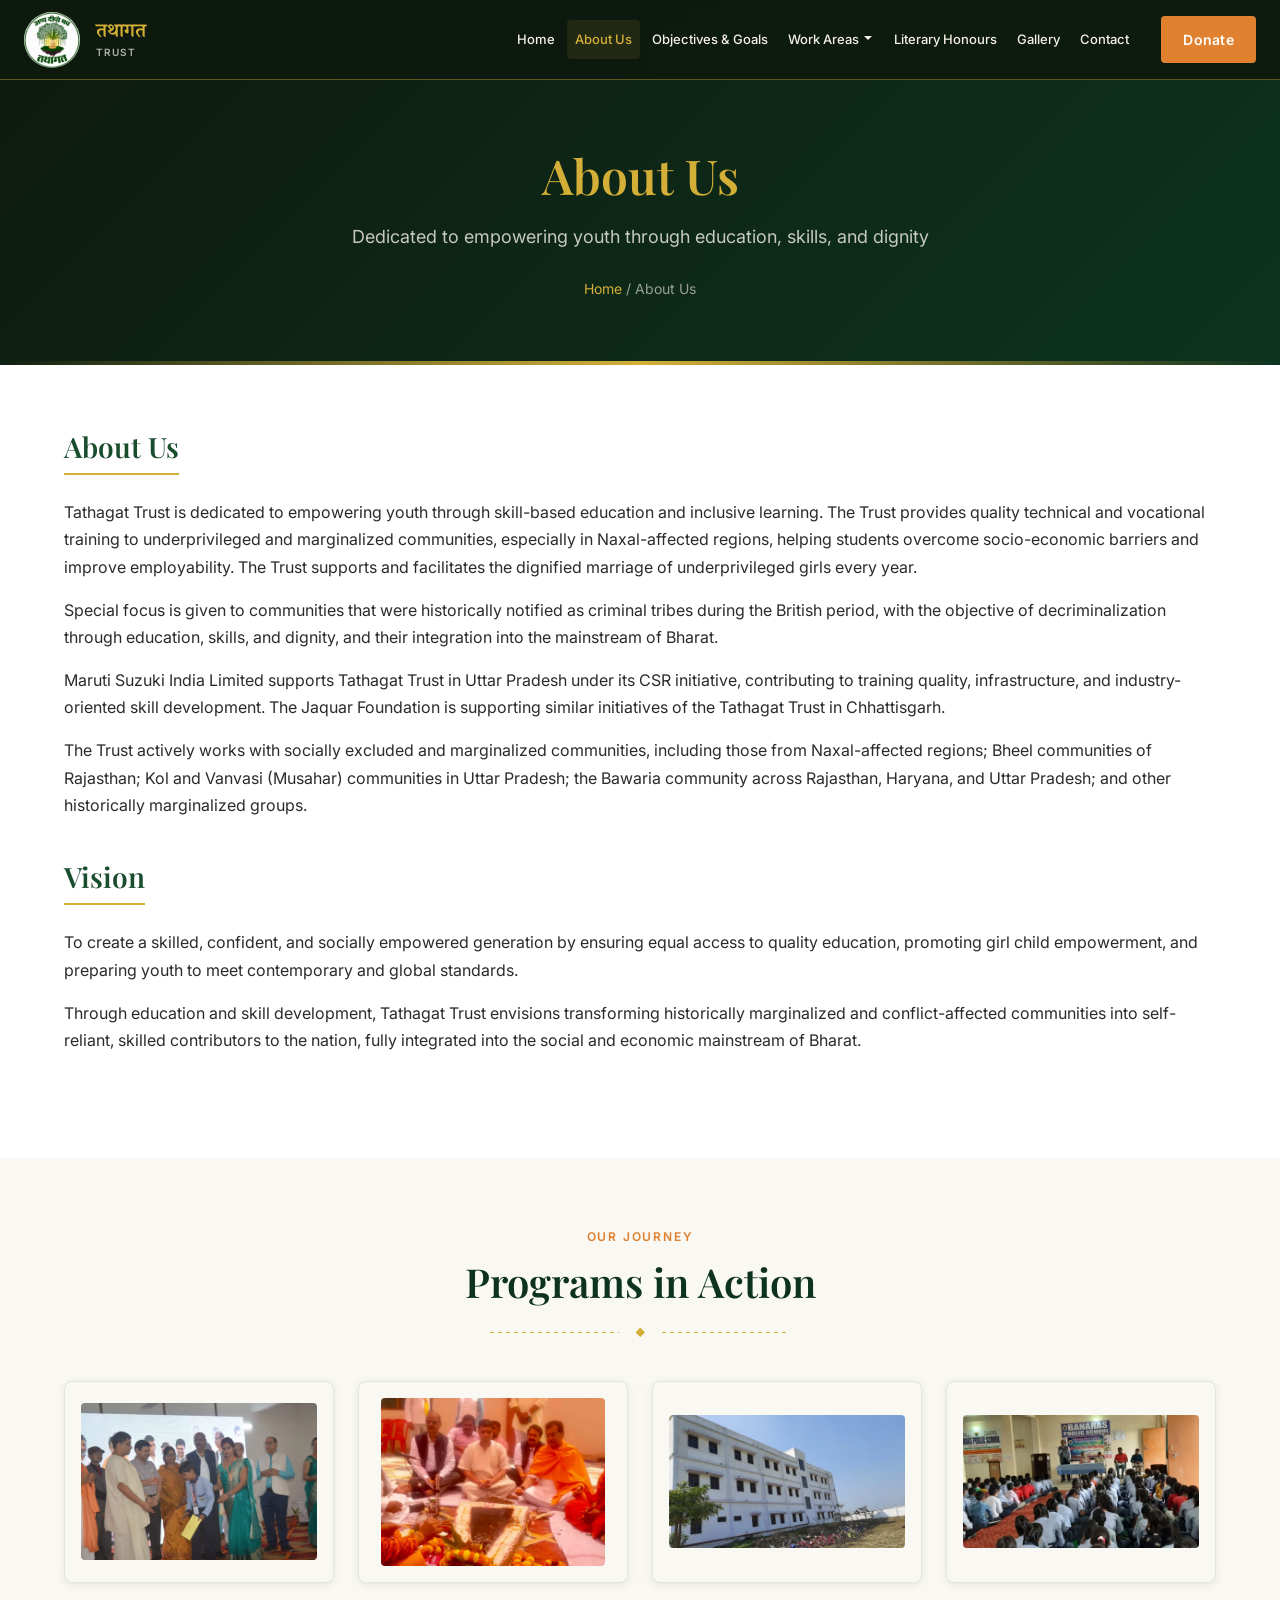
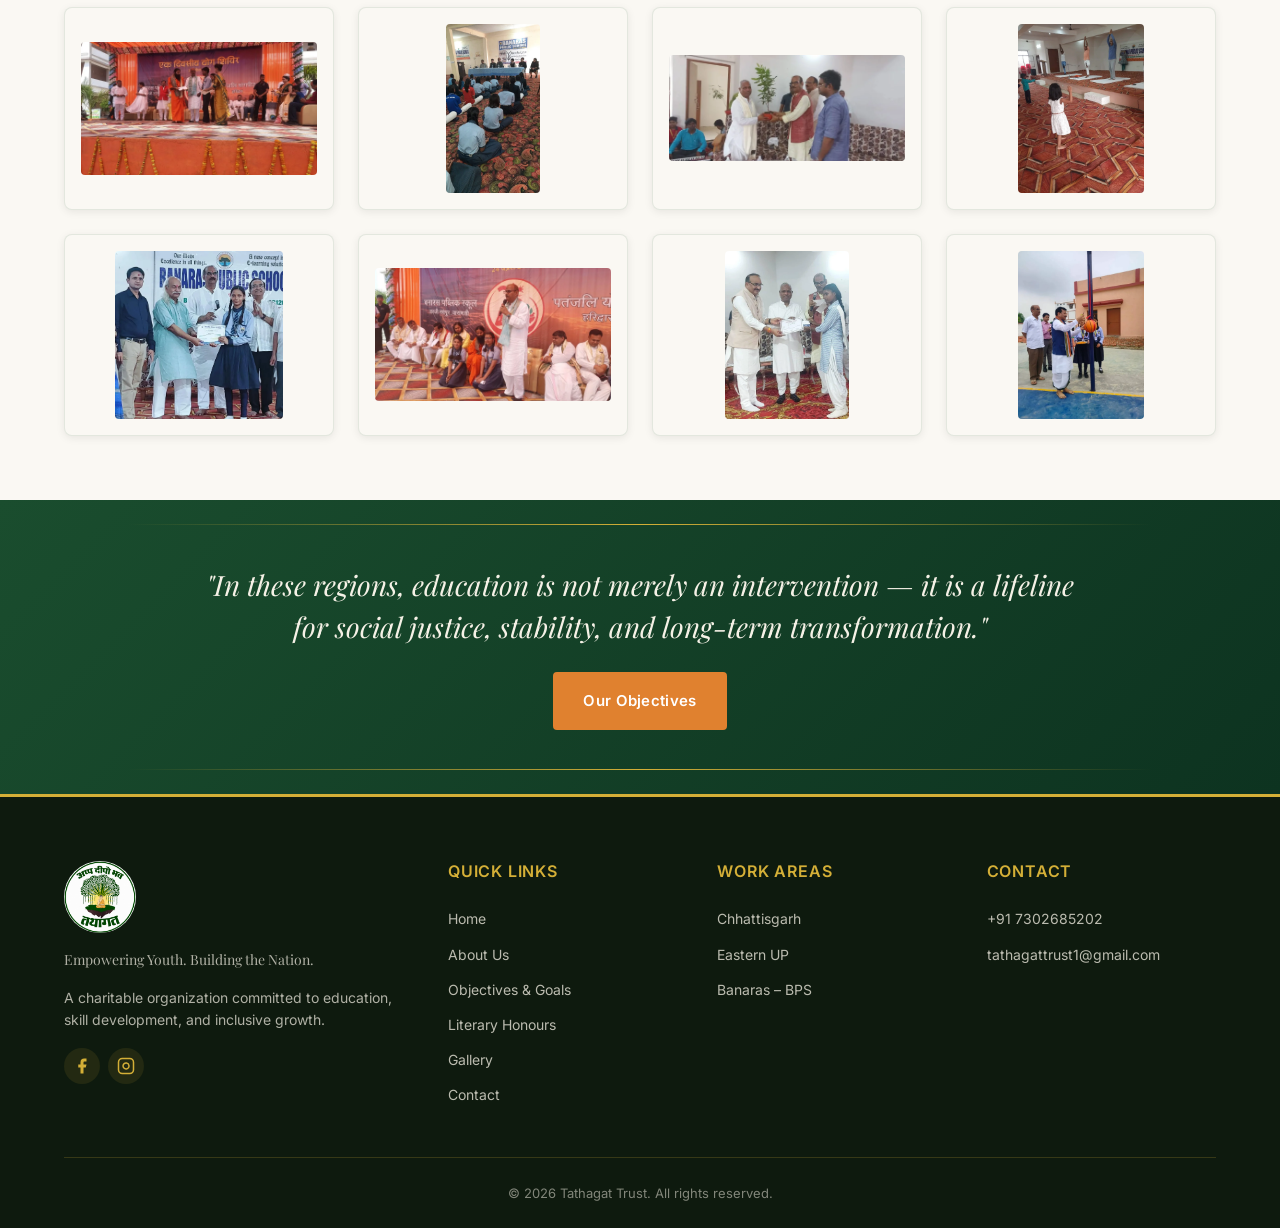
==== commit 617f96df: "added full website contents" ====
--- a/about.html
+++ b/about.html
@@ -67,7 +67,7 @@
           <h2>About Us</h2>
           <p>Tathagat Trust is dedicated to empowering youth through skill-based education and inclusive learning. The Trust provides quality technical and vocational training to underprivileged and marginalized communities, especially in Naxal-affected regions, helping students overcome socio-economic barriers and improve employability. The Trust supports and facilitates the dignified marriage of underprivileged girls every year.</p>
           <p>Special focus is given to communities that were historically notified as criminal tribes during the British period, with the objective of decriminalization through education, skills, and dignity, and their integration into the mainstream of Bharat.</p>
-          <p>Maruti Suzuki India Limited supports Tathagat Trust in Uttar Pradesh under its CSR initiative, contributing to training quality, infrastructure, and industry-oriented skill development. The Jaguar Foundation is supporting similar initiatives of the Tathagat Trust in Chhattisgarh.</p>
+          <p>Maruti Suzuki India Limited supports Tathagat Trust in Uttar Pradesh under its CSR initiative, contributing to training quality, infrastructure, and industry-oriented skill development. The Jaquar Foundation is supporting similar initiatives of the Tathagat Trust in Chhattisgarh.</p>
           <p>The Trust actively works with socially excluded and marginalized communities, including those from Naxal-affected regions; Bheel communities of Rajasthan; Kol and Vanvasi (Musahar) communities in Uttar Pradesh; the Bawaria community across Rajasthan, Haryana, and Uttar Pradesh; and other historically marginalized groups.</p>
         </div>
 
@@ -87,20 +87,79 @@
           <h2 id="about-gallery-title" class="section-header__title">Programs in Action</h2>
           <div class="section-header__divider"><span>◆</span></div>
         </div>
-        <!-- TODO: Replace with actual brochure collage photos -->
         <div class="gallery-grid reveal">
-          <div class="gallery-item"><img src="assets/images/workshop-1.jpg" alt="Vocational training workshop, Tathagat Trust" loading="lazy"></div>
-          <div class="gallery-item"><img src="assets/images/workshop-2.jpg" alt="Skill development session for tribal youth" loading="lazy"></div>
-          <div class="gallery-item"><img src="assets/images/ceremony-1.jpg" alt="Dignified marriage ceremony supported by the Trust" loading="lazy"></div>
-          <div class="gallery-item"><img src="assets/images/ceremony-2.jpg" alt="Community ceremony event" loading="lazy"></div>
-          <div class="gallery-item"><img src="assets/images/classroom-1.jpg" alt="Students learning in Tathagat Trust classroom" loading="lazy"></div>
-          <div class="gallery-item"><img src="assets/images/classroom-2.jpg" alt="Inclusive classroom education program" loading="lazy"></div>
-          <div class="gallery-item"><img src="assets/images/training-1.jpg" alt="ITI vocational training session, Chhattisgarh" loading="lazy"></div>
-          <div class="gallery-item"><img src="assets/images/training-2.jpg" alt="Career counselling for Gond Adivasi youth" loading="lazy"></div>
-          <div class="gallery-item"><img src="assets/images/award-1.jpg" alt="Literary honours award function" loading="lazy"></div>
-          <div class="gallery-item"><img src="assets/images/award-2.jpg" alt="Tathagat Samman presentation ceremony" loading="lazy"></div>
-          <div class="gallery-item"><img src="assets/images/sports-1.jpg" alt="Sports and holistic development activities" loading="lazy"></div>
-          <div class="gallery-item"><img src="assets/images/community-2.jpg" alt="Tribal youth empowerment program" loading="lazy"></div>
+          <div class="gallery-item gallery-item--photo">
+            <picture>
+              <source srcset="assets/images/gallery/tathagat-trust-banaras-public-school-program-event-01.webp" type="image/webp">
+              <img src="assets/images/gallery/tathagat-trust-banaras-public-school-program-event-01.jpg" alt="Tathagat Trust community program event at Banaras Public School, Varanasi" width="1024" height="681" loading="lazy" decoding="async">
+            </picture>
+          </div>
+          <div class="gallery-item gallery-item--photo">
+            <picture>
+              <source srcset="assets/images/gallery/tathagat-trust-community-education-program-01.webp" type="image/webp">
+              <img src="assets/images/gallery/tathagat-trust-community-education-program-01.jpg" alt="Tathagat Trust education initiative for underprivileged youth" width="1024" height="768" loading="lazy" decoding="async">
+            </picture>
+          </div>
+          <div class="gallery-item gallery-item--photo">
+            <picture>
+              <source srcset="assets/images/gallery/tathagat-trust-vanvasi-medha-samman-group-photo.webp" type="image/webp">
+              <img src="assets/images/gallery/tathagat-trust-vanvasi-medha-samman-group-photo.jpg" alt="Students holding certificates at Vanvasi Medha Samman Samaroh organized by Tathagat Trust, August 2025" width="1024" height="576" loading="lazy" decoding="async">
+            </picture>
+          </div>
+          <div class="gallery-item gallery-item--photo">
+            <picture>
+              <source srcset="assets/images/gallery/tathagat-trust-vanvasi-medha-samman-certificate.webp" type="image/webp">
+              <img src="assets/images/gallery/tathagat-trust-vanvasi-medha-samman-certificate.jpg" alt="Certificate presentation at Vanvasi Medha Samman Samaroh, Banaras Public School Varanasi" width="1024" height="576" loading="lazy" decoding="async">
+            </picture>
+          </div>
+          <div class="gallery-item gallery-item--photo">
+            <picture>
+              <source srcset="assets/images/gallery/tathagat-trust-student-trophy-award-ceremony.webp" type="image/webp">
+              <img src="assets/images/gallery/tathagat-trust-student-trophy-award-ceremony.jpg" alt="Student receiving trophy and certificate at Tathagat Trust award function" width="1024" height="576" loading="lazy" decoding="async">
+            </picture>
+          </div>
+          <div class="gallery-item gallery-item--photo">
+            <picture>
+              <source srcset="assets/images/gallery/tathagat-trust-student-certificate-presentation-01.webp" type="image/webp">
+              <img src="assets/images/gallery/tathagat-trust-student-certificate-presentation-01.jpg" alt="Student certificate presentation during Tathagat Trust ceremony" width="576" height="1024" loading="lazy" decoding="async">
+            </picture>
+          </div>
+          <div class="gallery-item gallery-item--photo">
+            <picture>
+              <source srcset="assets/images/gallery/tathagat-trust-banaras-public-school-ceremony-01.webp" type="image/webp">
+              <img src="assets/images/gallery/tathagat-trust-banaras-public-school-ceremony-01.jpg" alt="Formal ceremony at Banaras Public School supported by Tathagat Trust" width="1024" height="461" loading="lazy" decoding="async">
+            </picture>
+          </div>
+          <div class="gallery-item gallery-item--photo">
+            <picture>
+              <source srcset="assets/images/gallery/tathagat-trust-baba-ramdev-yoga-camp-award-ceremony.webp" type="image/webp">
+              <img src="assets/images/gallery/tathagat-trust-baba-ramdev-yoga-camp-award-ceremony.jpg" alt="Baba Ramdev presenting certificate at one-day yoga camp, Patanjali Yogpeeth Haridwar" width="768" height="1024" loading="lazy" decoding="async">
+            </picture>
+          </div>
+          <div class="gallery-item gallery-item--photo">
+            <picture>
+              <source srcset="assets/images/gallery/tathagat-trust-certificate-distribution-ceremony-01.webp" type="image/webp">
+              <img src="assets/images/gallery/tathagat-trust-certificate-distribution-ceremony-01.jpg" alt="Certificate distribution ceremony for meritorious students, Tathagat Trust" width="959" height="959" loading="lazy" decoding="async">
+            </picture>
+          </div>
+          <div class="gallery-item gallery-item--photo">
+            <picture>
+              <source srcset="assets/images/gallery/tathagat-trust-banaras-public-school-award-trophy.webp" type="image/webp">
+              <img src="assets/images/gallery/tathagat-trust-banaras-public-school-award-trophy.jpg" alt="Banaras Public School award ceremony with trophy presentation to student" width="1024" height="576" loading="lazy" decoding="async">
+            </picture>
+          </div>
+          <div class="gallery-item gallery-item--photo">
+            <picture>
+              <source srcset="assets/images/gallery/tathagat-trust-scholarship-presentation-banaras-school.webp" type="image/webp">
+              <img src="assets/images/gallery/tathagat-trust-scholarship-presentation-banaras-school.jpg" alt="Scholarship presentation ceremony at Banaras Public School" width="749" height="1024" loading="lazy" decoding="async">
+            </picture>
+          </div>
+          <div class="gallery-item gallery-item--photo">
+            <picture>
+              <source srcset="assets/images/gallery/tathagat-trust-student-award-ceremony-varanasi-01.webp" type="image/webp">
+              <img src="assets/images/gallery/tathagat-trust-student-award-ceremony-varanasi-01.jpg" alt="Students receiving recognition at Tathagat Trust award ceremony in Varanasi" width="768" height="1024" loading="lazy" decoding="async">
+            </picture>
+          </div>
         </div>
       </div>
     </section>
@@ -121,10 +180,8 @@
           <p class="footer-brand__tagline">Empowering Youth. Building the Nation.</p>
           <p>A charitable organization committed to education, skill development, and inclusive growth.</p>
           <div class="footer-social">
-            <a href="#" aria-label="Facebook"><svg width="18" height="18" viewBox="0 0 24 24" fill="currentColor"><path d="M18 2h-3a5 5 0 00-5 5v3H7v4h3v8h4v-8h3l1-4h-4V7a1 1 0 011-1h3z"/></svg></a>
-            <a href="#" aria-label="Twitter"><svg width="18" height="18" viewBox="0 0 24 24" fill="currentColor"><path d="M23 3a10.9 10.9 0 01-3.14 1.53 4.48 4.48 0 00-7.86 3v1A10.66 10.66 0 013 4s-4 9 5 13a11.64 11.64 0 01-7 2c9 5 20 0 20-11.5a4.5 4.5 0 00-.08-.83A7.72 7.72 0 0023 3z"/></svg></a>
-            <a href="#" aria-label="Instagram"><svg width="18" height="18" viewBox="0 0 24 24" fill="none" stroke="currentColor" stroke-width="2"><rect x="2" y="2" width="20" height="20" rx="5"/><path d="M16 11.37A4 4 0 1112.63 8 4 4 0 0116 11.37z"/><line x1="17.5" y1="6.5" x2="17.51" y2="6.5"/></svg></a>
-            <a href="#" aria-label="YouTube"><svg width="18" height="18" viewBox="0 0 24 24" fill="currentColor"><path d="M22.54 6.42a2.78 2.78 0 00-1.94-2C18.88 4 12 4 12 4s-6.88 0-8.6.46a2.78 2.78 0 00-1.94 2A29 29 0 001 11.75a29 29 0 00.46 5.33A2.78 2.78 0 003.4 19.13C5.12 19.59 12 19.59 12 19.59s6.88 0 8.6-.46a2.78 2.78 0 001.94-2 29 29 0 00.46-5.25 29 29 0 00-.46-5.46z"/><polygon points="9.75 15.02 15.5 11.75 9.75 8.48 9.75 15.02" fill="#0e1a0e"/></svg></a>
+            <a href="https://www.facebook.com/share/1GygKtZ9gz/?mibextid=wwXIfr" target="_blank" rel="noopener noreferrer" aria-label="Facebook"><svg width="18" height="18" viewBox="0 0 24 24" fill="currentColor"><path d="M18 2h-3a5 5 0 00-5 5v3H7v4h3v8h4v-8h3l1-4h-4V7a1 1 0 011-1h3z"/></svg></a>
+            <a href="https://www.instagram.com/tathagat_org?igsh=YjQ2Nno1MGJxMGJs" target="_blank" rel="noopener noreferrer" aria-label="Instagram"><svg width="18" height="18" viewBox="0 0 24 24" fill="none" stroke="currentColor" stroke-width="2"><rect x="2" y="2" width="20" height="20" rx="5"/><path d="M16 11.37A4 4 0 1112.63 8 4 4 0 0116 11.37z"/><line x1="17.5" y1="6.5" x2="17.51" y2="6.5"/></svg></a>
           </div>
         </div>
         <div class="footer-col">
@@ -149,9 +206,8 @@
         <div class="footer-col">
           <h3>Contact</h3>
           <ul>
-            <li><a href="contact.html">[ADDRESS]</a></li>
-            <li><a href="tel:[PHONE]">[PHONE]</a></li>
-            <li><a href="mailto:[EMAIL]">[EMAIL]</a></li>
+            <li><a href="tel:+917302685202">+91 7302685202</a></li>
+            <li><a href="mailto:tathagattrust1@gmail.com">tathagattrust1@gmail.com</a></li>
           </ul>
         </div>
       </div>
--- a/css/style.css
+++ b/css/style.css
@@ -170,6 +170,12 @@
 .two-col .regional-map {
   width: 100%;
   align-self: start;
+}
+
+.regional-map--compact {
+  max-width: 520px;
+  margin-inline: auto;
+  padding: var(--space-sm) var(--space-md);
 }
 
 /* Buttons */
@@ -993,16 +999,23 @@
 
 .partner-item__logo {
   flex-shrink: 0;
-  width: 120px;
-  height: 60px;
-  background: var(--color-off-white);
-  border: 1px dashed var(--color-text-muted);
+  width: 180px;
+  height: 72px;
+  background: var(--color-white);
   border-radius: var(--radius-sm);
   display: flex;
   align-items: center;
   justify-content: center;
-  font-size: 0.75rem;
-  color: var(--color-text-muted);
+  padding: var(--space-xs);
+  overflow: hidden;
+}
+
+.partner-item__logo img {
+  width: 100%;
+  height: 100%;
+  object-fit: contain;
+  object-position: center;
+  display: block;
 }
 
 .partner-item__text {
@@ -1077,32 +1090,112 @@
 .gallery-grid {
   display: grid;
   grid-template-columns: repeat(4, 1fr);
-  gap: var(--space-sm);
-}
-
+  gap: var(--space-md);
+}
+
+/* Full gallery page — responsive auto-fill grid */
 .gallery-grid--masonry {
-  columns: 4;
-  column-gap: var(--space-sm);
-}
-
-.gallery-grid--masonry .gallery-item {
-  break-inside: avoid;
-  margin-bottom: var(--space-sm);
+  display: grid;
+  grid-template-columns: repeat(auto-fill, minmax(280px, 1fr));
+  gap: var(--space-md);
 }
 
 .gallery-item {
   position: relative;
   overflow: hidden;
+  border-radius: var(--radius-md);
+  cursor: pointer;
+}
+
+/* Program photos — uniform cards, full image visible */
+.gallery-item--photo {
+  padding: var(--space-sm);
+  background: var(--color-off-white);
+  border: 1px solid rgba(26, 77, 46, 0.1);
+  box-shadow: var(--shadow-sm);
+  aspect-ratio: auto;
+  display: flex;
+  flex-direction: column;
+  align-items: center;
+  justify-content: center;
+}
+
+.gallery-item--photo picture {
+  display: block;
+  width: 100%;
+  line-height: 0;
+}
+
+.gallery-item--photo img {
+  width: 100%;
+  height: auto;
+  max-height: 420px;
+  object-fit: contain;
+  object-position: center;
+  display: block;
   border-radius: var(--radius-sm);
-  cursor: pointer;
+}
+
+/* Home page preview — uniform 4×2 grid cells */
+.gallery-grid--preview,
+.gallery-grid.gallery-grid--preview {
+  grid-template-columns: repeat(4, 1fr);
+}
+
+.gallery-grid--preview .gallery-item--photo,
+.gallery-grid .gallery-item--photo {
   aspect-ratio: 4 / 3;
-}
-
-.gallery-grid--masonry .gallery-item {
-  aspect-ratio: auto;
-}
-
-.gallery-item img {
+  min-height: 180px;
+}
+
+.gallery-grid--preview .gallery-item--photo picture,
+.gallery-grid .gallery-item--photo picture {
+  flex: 1;
+  display: flex;
+  align-items: center;
+  justify-content: center;
+  min-height: 0;
+  width: 100%;
+}
+
+.gallery-grid--preview .gallery-item--photo img,
+.gallery-grid .gallery-item--photo img {
+  width: auto;
+  max-width: 100%;
+  height: auto;
+  max-height: 100%;
+  object-fit: contain;
+}
+
+/* Full gallery page — square uniform cells */
+.gallery-grid--masonry .gallery-item--photo {
+  aspect-ratio: 1 / 1;
+  min-height: 0;
+}
+
+.gallery-grid--masonry .gallery-item--photo picture {
+  flex: 1;
+  display: flex;
+  align-items: center;
+  justify-content: center;
+  min-height: 0;
+  width: 100%;
+  height: 100%;
+}
+
+.gallery-grid--masonry .gallery-item--photo img {
+  width: auto;
+  max-width: 100%;
+  height: auto;
+  max-height: 100%;
+  object-fit: contain;
+}
+
+.gallery-item:not(.gallery-item--photo):not(.gallery-item--map) {
+  aspect-ratio: 4 / 3;
+}
+
+.gallery-item:not(.gallery-item--photo):not(.gallery-item--map) img {
   width: 100%;
   height: 100%;
   object-fit: cover;
@@ -1136,8 +1229,12 @@
   border: 1px solid var(--color-border-gold);
 }
 
-.gallery-item:hover img {
-  transform: scale(1.08);
+.gallery-item--photo:hover img {
+  transform: none;
+}
+
+.gallery-item:not(.gallery-item--photo):hover img {
+  transform: scale(1.05);
 }
 
 .gallery-item::after {
@@ -1232,10 +1329,7 @@
 }
 
 .lightbox__caption {
-  text-align: center;
-  color: var(--color-text-light);
-  margin-top: var(--space-sm);
-  font-size: 0.9375rem;
+  display: none;
 }
 
 /* ============================================
@@ -1349,6 +1443,28 @@
   grid-template-columns: 1fr 1fr;
   gap: var(--space-xl);
   align-items: start;
+}
+
+.about-snapshot {
+  align-items: center;
+  max-width: 960px;
+  margin: 0 auto;
+}
+
+.about-portrait {
+  margin: 0;
+  max-width: 360px;
+  margin-inline: auto;
+}
+
+.about-portrait img {
+  width: 100%;
+  height: auto;
+  display: block;
+  border-radius: var(--radius-md);
+  box-shadow: var(--shadow-md);
+  object-fit: cover;
+  aspect-ratio: 4 / 5;
 }
 
 /* QR placeholder */
@@ -1685,12 +1801,13 @@
     grid-template-columns: repeat(2, 1fr);
   }
 
-  .gallery-grid {
+  .gallery-grid,
+  .gallery-grid--preview {
     grid-template-columns: repeat(3, 1fr);
   }
 
   .gallery-grid--masonry {
-    columns: 3;
+    grid-template-columns: repeat(auto-fill, minmax(240px, 1fr));
   }
 
   .footer-grid {
@@ -1778,12 +1895,13 @@
     grid-template-columns: 1fr;
   }
 
-  .gallery-grid {
+  .gallery-grid,
+  .gallery-grid--preview {
     grid-template-columns: repeat(2, 1fr);
   }
 
   .gallery-grid--masonry {
-    columns: 2;
+    grid-template-columns: repeat(auto-fill, minmax(200px, 1fr));
   }
 
   .regional-list {
@@ -1836,9 +1954,9 @@
   }
 
   .gallery-grid,
+  .gallery-grid--preview,
   .gallery-grid--masonry {
     grid-template-columns: 1fr;
-    columns: 1;
   }
 
   .hero__cta {
